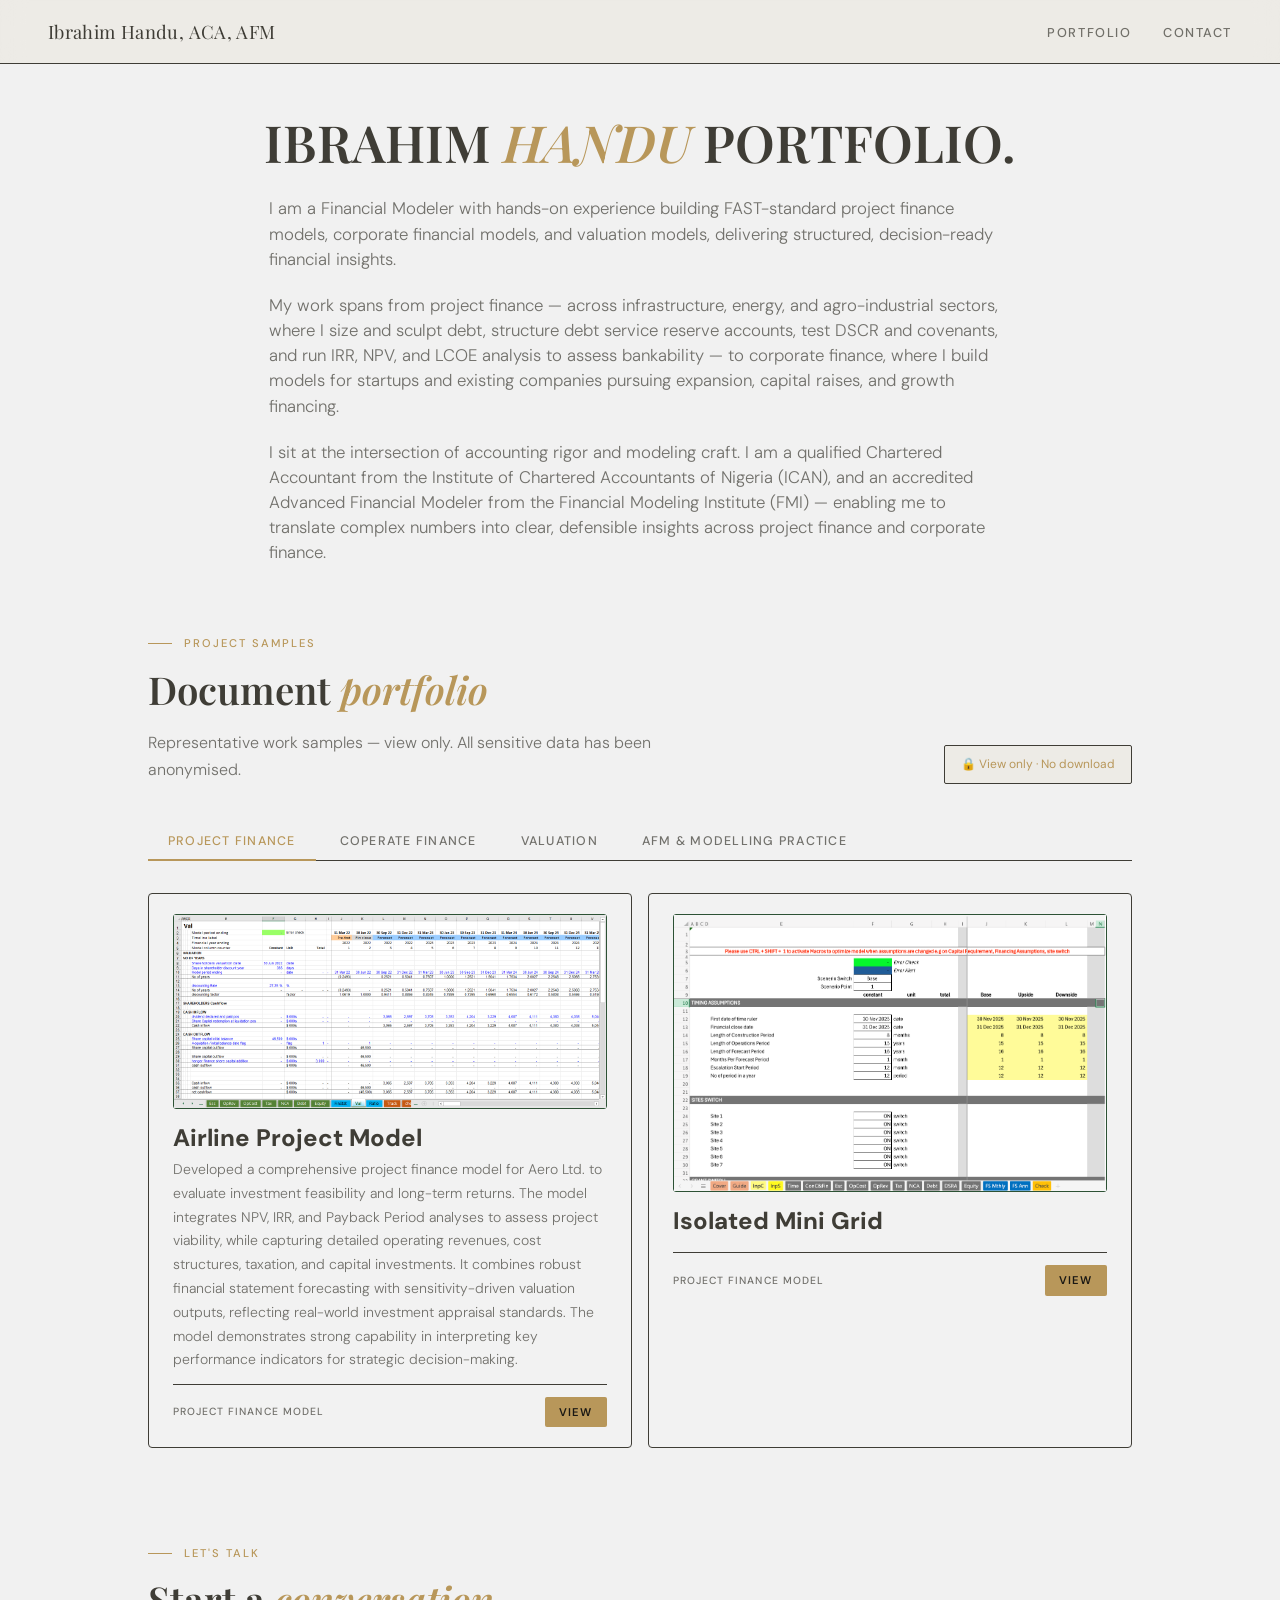
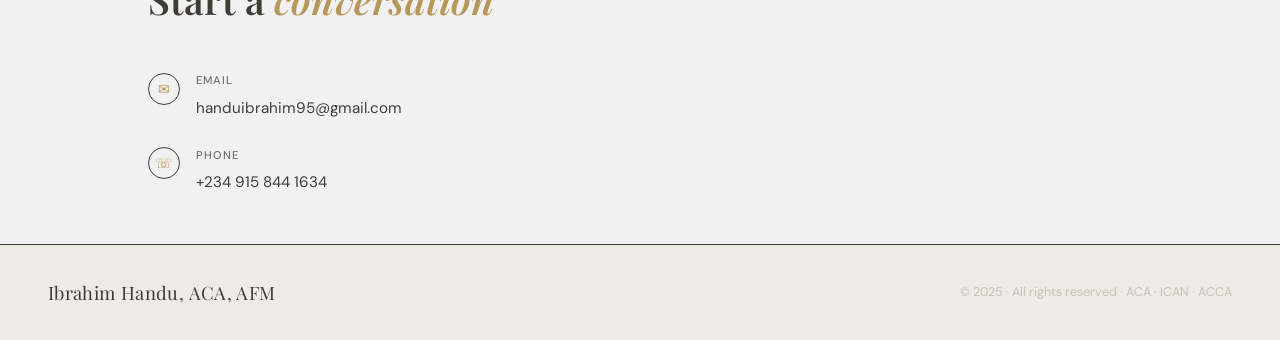
==== index.html @ b4c45eb2 "Update index.html" ====
<!DOCTYPE html>
<html lang="en">
<head>
<meta charset="UTF-8" />
<meta name="viewport" content="width=device-width, initial-scale=1.0" />
<title>Ibrahim HANDU</title>
<link rel="stylesheet" href="portfolio.css">
<!-- <link rel="icon" type="image/png" href="assets/HI Monogram Logo.jpeg" /> -->
<link href="https://fonts.googleapis.com/css2?family=Playfair+Display:ital,wght@0,400;0,600;1,400&family=DM+Sans:wght@300;400;500&display=swap" rel="stylesheet" />

</head>
<body>

<!-- NAV -->
<nav>
  <div class="nav-logo">Ibrahim Handu, ACA, AFM</div>
  <ul class="nav-links">
    <!-- <li><a href="#services">Services</a></li> -->
    <li><a href="#documents">Portfolio</a></li>
    <!-- <li><a href="#testimonials">Testimonials</a></li> -->
    <li><a href="#contact">Contact</a></li>
  </ul>
</nav>

<!-- HERO -->
<section class="hero" id="home">

  <h1>IBRAHIM <em>HANDU</em> PORTFOLIO.</h1>

  <p>
    I am a Financial Modeler with hands-on experience building FAST-standard project finance models, corporate financial models, and valuation models, delivering structured, decision-ready financial insights.</p> 
    
    <p> My work spans from project finance — across infrastructure, energy, and agro-industrial sectors, where I size and sculpt debt, structure debt service reserve accounts, test DSCR and covenants, and run IRR, NPV, and LCOE analysis to assess bankability — to corporate finance, where I build models for startups and existing companies pursuing expansion, capital raises, and growth financing.</p>
    
    <p>I sit at the intersection of accounting rigor and modeling craft. I am a qualified Chartered Accountant from the Institute of Chartered Accountants of Nigeria (ICAN), and an accredited Advanced Financial Modeler from the Financial Modeling Institute (FMI) — enabling me to translate complex numbers into clear, defensible insights across project finance and corporate finance.
  </p>
  <!-- <div class="btn-group">
      <a href="#documents" class="btn btn-primary">View Portfolio ↓</a>
      <a href="#contact" class="btn btn-outline">Get in Touch</a>
    </div> -->
    
</section>

<!-- SERVICES -->
<!-- <section id="services" class="alt">
  <div class="section-header">
    <div class="eyebrow">What I offer</div>
    <h2>Comprehensive <em>financial services</em></h2>
    <p class="sec-desc">Tailored solutions across audit, tax, advisory, and reporting — built to meet IFRS and Nigerian GAAP standards.</p>
  </div>
  <div class="services-grid">
    <div class="svc"><div class="svc-icon">⚖</div><h3>Audit & Assurance</h3><p>Independent statutory audits, internal control reviews, and compliance assessments that build stakeholder confidence.</p></div>
    <div class="svc"><div class="svc-icon">◈</div><h3>Tax Planning</h3><p>Corporate and personal income tax advisory, FIRS compliance, transfer pricing documentation, and VAT management.</p></div>
    <div class="svc"><div class="svc-icon">⬡</div><h3>Financial Reporting</h3><p>IFRS-compliant financial statements, management accounts, and consolidated group reporting for listed and unlisted entities.</p></div>
    <div class="svc"><div class="svc-icon">◇</div><h3>CFO Advisory</h3><p>Fractional CFO services including budgeting, cash flow forecasting, investor relations support, and board reporting.</p></div>
    <div class="svc"><div class="svc-icon">△</div><h3>Forensic Accounting</h3><p>Fraud investigation, dispute resolution, asset tracing, and litigation support for legal and regulatory proceedings.</p></div>
    <div class="svc"><div class="svc-icon">○</div><h3>Business Valuation</h3><p>DCF, comparable company, and asset-based valuations for M&A transactions, fundraising rounds, and corporate restructuring.</p></div>
  </div>
</section> -->

<!-- DOCUMENTS -->
<section id="documents">
  <div class="docs-top">
    <div>
      <div class="section-header" style="margin-bottom:0">
        <div class="eyebrow">Project samples</div>
        <h2>Document <em>portfolio</em></h2>
        <p class="sec-desc">Representative work samples — view only. All sensitive data has been anonymised.</p>
      </div>
    </div>
    <div class="lock-badge">🔒 View only · No download</div>
  </div>
  <div class="doc-tabs">
    <button class="tab on" onclick="switchTab('pro',this)">Project Finance</button>
    <button class="tab" onclick="switchTab('cop',this)">Coperate Finance</button>
    <button class="tab" onclick="switchTab('val',this)">Valuation</button>
    <button class="tab" onclick="switchTab('afm',this)">AFM & Modelling Practice</button>
  </div>

  <div class="doc-panel on" id="panel-pro">
    
    <!-- airline project finance model -->
    <div class="doc-card">
      <div class="doc-top">
        <div class="doc-ico xl">
          <img src="assets/aero.png" alt="">
        </div>
        <div>
          <div class="doc-title">Airline Project Model</div>
          <div class="doc-sub">Developed a comprehensive project finance model for Aero Ltd. to evaluate investment feasibility and long-term returns. The model integrates NPV, IRR, and Payback Period analyses to assess project viability, while capturing detailed operating revenues, cost structures, taxation, and capital investments. It combines robust financial statement forecasting with sensitivity-driven valuation outputs, reflecting real-world investment appraisal standards. The model demonstrates strong capability in interpreting key performance indicators for strategic decision-making. <!--Annual · FMCG Client--></div>
        </div>
      </div>
      <div class="doc-foot">
        <span class="doc-tag">project finance model</span>
        <a href="https://1drv.ms/x/c/eab578e036866cc8/IQCDWZajL7tOS5EGHPJQ7fM1ARDeuaVE4CrnKT7tUUBVJP0?e=PzTRGk" target="_blank" class="view-btn">View</a>
      </div>
    </div>
    
    <!-- Isolated Mini grid -->
    <div class="doc-card">
      <div class="doc-top">
        <div class="doc-ico xl">
          <img src="assets/minigrid.png" alt="Isolated Mini Grid">
        </div>
        <div>
          <div class="doc-title">Isolated Mini Grid</div>
          <div class="doc-sub"> <!--Annual · FMCG Client--></div>
        </div>
      </div>
      <div class="doc-foot">
        <span class="doc-tag">project finance model</span>
        <a href="https://1drv.ms/x/c/eab578e036866cc8/IQB8qtjO6fl6TYCX_soZ273gAc9HJihjQOLPMzm1CztQWik?e=2wCigx" target="_blank" class="view-btn">View</a>
      </div>
    </div>

  </div>

  <div class="doc-panel" id="panel-cop">

    <!-- hotel hospitality model -->
    <div class="doc-card">
      <div class="doc-top">
        <div class="doc-ico xl">
          <img src="assets/aero.png" alt="">
        </div>
        <div>
          <div class="doc-title">Hotel Hospitality FP&A Model</div>
          <div class="doc-sub">Built a fully dynamic FP&A financial model for a hotel group to support strategic planning, budgeting, and performance management. The model integrates the Income Statement, Balance Sheet, and Cash Flow Statement, offering a forward-looking view of occupancy-driven revenues, cost efficiency, and capital allocation across multiple properties. It also includes comprehensive ratio analysis to evaluate profitability, liquidity, and operational performance for informed decision-making. <!--M&A Advisory · Fintech Target--></div>
        </div>
      </div>
      <div class="doc-foot">
        <span class="doc-tag">FP&A</span>
        <a href="https://1drv.ms/x/c/eab578e036866cc8/IQDvaZrehdYPQ7XUO8OGBxaBAVCkrLo098Wsu258EjVJReY?e=dPumal" target="_blank" class="view-btn">View</a>
      </div>
    </div>

    <!-- healthcare -->
    <div class="doc-card">
      <div class="doc-top">
        <div class="doc-ico xl">
          <img src="assets/good_care.png" alt="">
        </div>
        <div>
          <div class="doc-title">Healthcare FP&A Model</div>
          <div class="doc-sub">Built a fully dynamic FP&A financial model for a hospital group to support strategic planning, budgeting, and performance management. The model integrates the Income Statement, Balance Sheet, and Cash Flow Statement, providing a forward-looking view of profitability, liquidity, and capital efficiency across multiple service lines. <!--Q3 2024 · Retail Group--></div>
        </div>
      </div>
      <div class="doc-foot">
        <span class="doc-tag">FP&A</span>
        <a href="https://1drv.ms/x/c/eab578e036866cc8/IQDvn3jHaiiYR5ODmIxMuq3cAbuhjXfRT4KGGX6GmYUrNXE?e=NItFRU" target="_blank" class="view-btn">View</a>
      </div>
    </div>

  </div>

  <div class="doc-panel" id="panel-val">

    <!-- walmart -->
    <div class="doc-card">
      <div class="doc-top">
        <div class="doc-ico xl">
          <img src="assets/walmart.png" alt="">
        </div>
        <div>
          <div class="doc-title">DCF Valuation Model on Walmart</div>
          <div class="doc-sub">Developed a fully integrated DCF valuation model and a valuation multiple Ev/Ebitda to determine the intrinsic equity value of Walmart Inc., incorporating detailed forecasting of free cash flows computation consistent with professional valuation standards.</div>
        </div>
      </div>
      <div class="doc-foot">
        <span class="doc-tag">Valuation</span>
        <a href="https://1drv.ms/x/c/eab578e036866cc8/IQAPPWe_GPm1QKf3S985ydyxAYCoWDmayiGElwzcFNnwqD8?e=mdOggU" target="_blank" class="view-btn">View</a>
      </div>
    </div>

    <!-- zenith -->
    <div class="doc-card">
      <div class="doc-top">
        <div class="doc-ico xl">
          <img src="assets/zenith.jpeg" alt="">
        </div>
        <div>
          <div class="doc-title">DCF Valuation Model on Zenith</div>
          <div class="doc-sub"></div>
        </div>
      </div>
      <div class="doc-foot">
        <span class="doc-tag">Valuation</span>
        <a href="https://1drv.ms/x/c/eab578e036866cc8/IQAEPBofa8S0SJCUp5VX3g75AYge3D6E0jHNLc3exUiaRwE?e=6vegsI" target="_blank" class="view-btn">View</a>
      </div>
    </div>

  </div>

  <div class="doc-panel" id="panel-afm">

    <div class="doc-card">
      <div class="doc-top">
        <div class="doc-ico pd">
          <div class="pdf-view"alt="valuation">PDF</div>
        </div>
        <div>
          <div class="doc-title">AFM_Exam_Worksheet Global Discount</div>
          <div class="doc-sub">Description of the worksheet goes here.</div>
        </div>
      </div>
      <div class="doc-foot">
        <span class="doc-tag">AFM & Modelling Practice</span>
        <a href="pdf/AFM_Exam_Worksheet Global Discount Ibrahim Handu.pdf" target="_blank" class="view-btn">View</a>
      </div>
    </div>

    <div class="doc-card">
      <div class="doc-top">
        <div class="doc-ico pd">PDF</div>
        <div>
          <div class="doc-title">AFM_Mock_KPG</div>
          <div class="doc-sub">Description of the mock goes here.</div>
        </div>
      </div>
      <div class="doc-foot">
        <span class="doc-tag">AFM & Modelling Practice</span>
        <a href="pdf/AFM_Mock_KPG_Ibrahim Handu.pdf" target="_blank" class="view-btn">View</a>
      </div>
    </div>

    <div class="doc-card">
      <div class="doc-top"><div class="doc-ico pd">PDF</div><div><div class="doc-title">AFM_Mock_NuduNoodles</div><div class="doc-sub">Description of the mock goes here.</div></div></div>
      <div class="doc-foot"><span class="doc-tag">AFM & Modelling Practice</span><a href="pdf/AFM_Mock_NuduNoodles_Ibrahim Handu.pdf" target="_blank" class="view-btn">View</a></div>
    </div>

    <div class="doc-card">
      <div class="doc-top"><div class="doc-ico pd">PDF</div><div><div class="doc-title">AFMMockCTDIndustries</div><div class="doc-sub">Description of the mock goes here.</div></div></div>
      <div class="doc-foot"><span class="doc-tag">AFM & Modelling Practice</span><a href="pdf/AFMMockCTDIndustries - Ibrahim Handu.pdf" target="_blank" class="view-btn">View</a></div>
    </div>

    <div class="doc-card">
      <div class="doc-top">
        <div class="doc-ico pd">PDF</div>
        <div>
          <div class="doc-title">Henderson Manufacturing</div>
          <div class="doc-sub">Description of the report goes here.</div>
        </div>
      </div>
      <div class="doc-foot">
        <span class="doc-tag">AFM & Modelling Practice</span>
        <a href="pdf/Henderson Manufacturing -  Ibrahim Handu V_1.pdf" target="_blank" class="view-btn">View</a>
      </div>
    </div>

    <div class="doc-card">
      <div class="doc-top">
        <div class="doc-ico pd">PDF</div>
        <div>
          <div class="doc-title">PureWave Sips Historicals</div>
          <div class="doc-sub">Description of the report goes here.</div>
        </div>
      </div>
      <div class="doc-foot">
        <span class="doc-tag">AFM & Modelling Practice</span>
        <a href="pdf/AFM_Mock_PureWave_Sips_Historicals- Ibrahim Handu.pdf" target="_blank" class="view-btn">View</a>
      </div>
    </div>

    <div class="doc-card">
      <div class="doc-top">
        <div class="doc-ico pd">PDF</div>
        <div>
          <div class="doc-title">Xcel Stores Properties</div>
          <div class="doc-sub">Description of the report goes here.</div>
        </div>
      </div>
      <div class="doc-foot">
        <span class="doc-tag">AFM & Modelling Practice</span>
        <a href="pdf/AFMMockXcelStoresProperties_Ibrahim Handu.pdf" target="_blank" class="view-btn">View</a>
      </div>
    </div>

  </div>


</section>

<!-- TESTIMONIALS -->
<!-- <section id="testimonials" class="alt">
  <div class="section-header">
    <div class="eyebrow">Client voices</div>
    <h2>What clients <em>say</em></h2>
  </div>
  <div class="tgrid">
    <div class="tcard">
      <div class="tquote">"</div>
      <p class="ttext">Ibrahim transformed our financial reporting process. The clarity he brought to our board-level presentations directly contributed to securing our Series A funding.</p>
      <div class="tauthor">Chukwuemeka Eze</div>
      <div class="trole">CEO, TechBridge Nigeria</div>
    </div>
    <div class="tcard">
      <div class="tquote">"</div>
      <p class="ttext">His audit team identified material misstatements our previous auditors had missed for two consecutive years. Thorough, professional, and discreet.</p>
      <div class="tauthor">Funmi Adeyemi</div>
      <div class="trole">CFO, Lagoon Retail Group</div>
    </div>
    <div class="tcard">
      <div class="tquote">"</div>
      <p class="ttext">We saved ₦18M in avoidable tax through his transfer pricing documentation. The investment in his advisory service paid for itself many times over.</p>
      <div class="tauthor">Dr. Kabiru Musa</div>
      <div class="trole">MD, NorthStar Holdings</div>
    </div>
  </div>
</section> -->

<!-- CONTACT -->
<section id="contact">
  <div class="section-header">
    <div class="eyebrow">Let's talk</div>
    <h2>Start a <em>conversation</em></h2>
  </div>
  <div class="cinfo">
    <div class="citem">
      <div class="cicon">✉</div>
      <div>
        <div class="clabel">Email</div>
        <a href="mailto:handuibrahim95@gmail.com" class="cval">handuibrahim95@gmail.com</a>
      </div>
    </div>
    <div class="citem">
      <div class="cicon">☏</div>
      <div>
        <div class="clabel">Phone</div>
        <a href="tel:+2349158441634" class="cval">+234 915 844 1634</a>
      </div>
    </div>
  </div>
</section>

<!-- FOOTER -->
<footer>
  <div class="flogo">Ibrahim Handu, ACA, AFM</div>
  <p>© 2025 · All rights reserved · ACA · ICAN · ACCA</p>
</footer>

<!-- MODAL -->
<div class="modal-bg no-copy" id="docModal" oncontextmenu="return false;">
  <div class="modal">
    <div class="modal-hd">
      <span class="modal-title" id="modalTitle">Document</span>
      <div class="modal-ctrls">
        <span class="vo-badge">🔒 View only</span>
        <button class="modal-x" onclick="closeModal()">✕</button>
      </div>
    </div>
    <div class="modal-body" id="modalBody"></div>
  </div>
</div>

<script src="portfolio.js"></script>
</body>
</html>



<!-- 


  <div class="hero-text">
    <div class="hero-eyebrow">Chartered Accountant · Lagos, Nigeria</div>
    <h1>Financial clarity<br/>for <em>ambitious</em><br/>businesses.</h1>
    <p class="hero-desc"> ___Over 14 years delivering precise financial oversight, strategic tax planning, and audit excellence to SMEs, corporates, and high-net-worth individuals across West Africa.___ An accounting graduate with a strong passion for financial modeling, valuation, and corporate finance strategy. My experience spans developing 3-statement FP&A models, Project models , DCF valuations models across diverse sectors.</p>
    <div class="btn-group">
      <a href="#documents" class="btn btn-primary">View Portfolio ↓</a>
      <a href="#contact" class="btn btn-outline">Get in Touch</a>
    </div>
  </div>
  <div class="hero-visual">
    <div class="stats-card">
      <div class="stats-grid">
        <div><div class="stat-num">14<span>+</span></div><div class="stat-label">Years experience</div></div>
        <div><div class="stat-num">200<span>+</span></div><div class="stat-label">Clients served</div></div>
        <div><div class="stat-num">₦4B<span>+</span></div><div class="stat-label">Assets managed</div></div>
        <div><div class="stat-num">98<span>%</span></div><div class="stat-label">Client retention</div></div>
      </div>
      <div class="cert-row">
        <span class="cert-badge">ACA</span>
        <span class="cert-badge">ICAN</span>
        <span class="cert-badge">ACCA</span>
        <span class="cert-badge">CPA</span>
        <span class="cert-badge">CFE</span>
      </div>
    </div>
  </div> 
  
  
-->
---- portfolio.css ----
*, *::before, *::after { box-sizing: border-box; margin: 0; padding: 0; }

:root {
  --gold:        #b8975a;
  --gold-light:  #e8d5a8;
  --gold-dim:    #c9a96e;
  --ink:         #3f3d36;
  --ink-soft:    #3f3d36b7;
  --bg:          #F1F1F1;
  --bg-raised:   #201d18;
  --bg-card:     #F2F2F2;
  --border:      #3f3d36;
  --border-s:    #3F3D36;
  --shadow:      0 2px 24px rgba(0,0,0,0.5);
  --r:           4px;
}

html { scroll-behavior: smooth; }

body {
  font-family: 'DM Sans', sans-serif;
  background: var(--bg);
  color: var(--ink);
  font-size: 16px;
  line-height: 1.7;
  overflow-x: hidden;
}

/* NAV */
nav {
  position: fixed; top: 0; left: 0; right: 0; z-index: 100;
  display: flex; align-items: center; justify-content: space-between;
  padding: 1rem 3rem;
  background: #b8975a12;
  backdrop-filter: blur(12px);
  border-bottom: 0.5px solid var(--border);
}
.nav-logo {
  font-family: 'Playfair Display', serif;
  font-size: 1.15rem;
  color: var(--ink);
  letter-spacing: 0.02em;
}
.nav-logo span { color: var(--gold); }
.nav-links { display: flex; gap: 2rem; list-style: none; }
.nav-links a {
  font-size: 0.8rem; font-weight: 500;
  text-transform: uppercase; letter-spacing: 0.12em;
  color: var(--ink-soft); text-decoration: none;
  transition: color 0.2s;
}
.nav-links a:hover { color: var(--gold); }

/* HERO */
.hero {
  /* min-height: 60vh; */
  display: flex;
  flex-direction: column;
  justify-content: center;
  align-items: center;
  width: 80%;
  margin-bottom: 0;
  margin-inline: auto;
  padding: 7rem 3rem 0;
  /* position: relative; */
}

.hero p {
  font-size: 1.05rem; 
  color: var(--ink-soft);
  max-width: 80%; 
  margin-bottom: 1.3rem;
  font-weight: 300; 
  line-height: 1.5;
}
/* 

  .hero::before {
    content: '';
    position: absolute; top: 0; right: 0;
    width: 45%; height: 100%;
    background: linear-gradient(160deg, var(--bg-raised) 0%, var(--bg) 70%);
    z-index: 0;
    border-left: 0.5px solid var(--border);
  } 
  .hero-text { 
    /* position: relative; 
    margin-left: -20em;
    z-index: 1;
    background-color: #1a1814;
    border: #b8975a 1px solid;
    border-radius: 20px;
    width: 50em;
    padding: 50px;
  }
  .hero-eyebrow {
    font-size: 0.72rem; font-weight: 500;
    text-transform: uppercase; letter-spacing: 0.18em;
    color: var(--gold); margin-bottom: 1.25rem;
    display: flex; align-items: center; gap: 0.75rem;
  }
  .hero-eyebrow::before {
    content: ''; display: inline-block;
    width: 2rem; height: 1px; background: var(--gold);
  }

*/

h1 {
  font-family: 'Playfair Display', serif;
  font-size: clamp(2.4rem, 4vw, 3.6rem);
  line-height: 1.18; font-weight: 600;
  color: var(--ink); margin-bottom: 1.5rem;
  width: 100%; max-width: 38ch; text-align: center;
}
h1 em { font-style: italic; color: var(--gold); }
.hero-desc {
  font-size: 1rem; color: var(--ink-soft);
  max-width: 38ch; margin-bottom: 2.5rem;
  font-weight: 300; line-height: 1.8;
}
.btn-group { display: flex; gap: 1rem; flex-wrap: wrap; }
.btn {
  display: inline-flex; align-items: center; gap: 0.5rem;
  padding: 0.75rem 1.75rem; border-radius: var(--r);
  font-size: 0.8rem; font-weight: 500;
  text-transform: uppercase; letter-spacing: 0.1em;
  cursor: pointer; text-decoration: none;
  transition: all 0.2s; border: none;
  font-family: 'DM Sans', sans-serif;
}
.btn-primary { background: var(--gold); color: #1a1814; }
.btn-primary:hover { background: var(--gold-light); }
.btn-outline { background: transparent; color: var(--ink); border: 1px solid var(--border-s); }
.btn-outline:hover { border-color: var(--gold); color: var(--gold); }

.hero-visual { position: relative; z-index: 1; }
.stats-card {
  background: var(--bg-card);
  border: 0.5px solid var(--border-s);
  border-radius: var(--r);
  padding: 2rem 2.25rem;
  box-shadow: var(--shadow);
}
.stats-grid { display: grid; grid-template-columns: 1fr 1fr; gap: 2rem; margin-bottom: 2rem; }
.stat-num {
  font-family: 'Playfair Display', serif;
  font-size: 2.2rem; font-weight: 600;
  color: var(--ink); line-height: 1; margin-bottom: 0.25rem;
}
.stat-num span { font-size: 1.2rem; color: var(--gold); }
.stat-label {
  font-size: 0.72rem; text-transform: uppercase;
  letter-spacing: 0.12em; color: var(--ink-soft); font-weight: 500;
}
.cert-row {
  display: flex; flex-wrap: wrap; gap: 0.5rem;
  border-top: 0.5px solid var(--border); padding-top: 1.25rem;
}
.cert-badge {
  font-size: 0.68rem; font-weight: 500;
  text-transform: uppercase; letter-spacing: 0.1em;
  padding: 0.3rem 0.75rem; border-radius: 2px;
  border: 0.5px solid var(--border-s);
  color: var(--gold); background: rgba(184,151,90,0.08);
}

/* SECTIONS */
section { padding: 3rem; margin: 0 100px;}
.alt { background: var(--bg-raised); }
.section-header { margin-bottom: 3rem; }
.eyebrow {
  font-size: 0.7rem; font-weight: 500;
  text-transform: uppercase; letter-spacing: 0.18em;
  color: var(--gold); margin-bottom: 0.75rem;
  display: flex; align-items: center; gap: 0.75rem;
}
.eyebrow::before {
  content: ''; display: inline-block;
  width: 1.5rem; height: 1px; background: var(--gold);
}
h2 {
  font-family: 'Playfair Display', serif;
  font-size: clamp(1.8rem, 3vw, 2.5rem);
  font-weight: 600; line-height: 1.25; color: var(--ink);
}
h2 em { font-style: italic; color: var(--gold); }
.sec-desc { margin-top: 1rem; color: var(--ink-soft); max-width: 52ch; font-weight: 300; }

/* SERVICES */
.services-grid {
  display: grid;
  grid-template-columns: repeat(auto-fit, minmax(240px, 1fr));
  gap: 1px; background: var(--border);
  border: 1px solid var(--border);
}
.svc {
  padding: 2rem 1.75rem;
  background: var(--bg-raised);
  transition: background 0.2s;
}
.svc:hover { background: var(--bg-card); }
.svc-icon {
  width: 2.5rem; height: 2.5rem;
  border: 0.5px solid var(--border-s);
  border-radius: 50%;
  display: flex; align-items: center; justify-content: center;
  margin-bottom: 1.25rem; color: var(--gold); font-size: 1rem;
}
.svc h3 {
  font-family: 'Playfair Display', serif;
  font-size: 1.05rem; font-weight: 600;
  margin-bottom: 0.6rem; color: var(--ink);
}
.svc p { font-size: 0.88rem; color: var(--ink-soft); line-height: 1.7; font-weight: 300; }

/* DOCUMENTS */
.docs-top {
  display: flex; align-items: flex-start; justify-content: space-between;
  gap: 2rem; flex-wrap: wrap; margin-bottom: 2.5rem;
}
.lock-badge {
  font-size: 0.75rem; color: var(--gold);
  border: 0.5px solid var(--border-s);
  padding: 0.5rem 1rem; border-radius: 2px;
  background: #b8975a12;
  white-space: nowrap; align-self: flex-end;
}
.doc-tabs {
  display: flex; gap: 0.25rem;
  border-bottom: 0.5px solid var(--border); margin-bottom: 2rem;
}
.tab {
  background: none; border: none;
  padding: 0.6rem 1.25rem;
  font-family: 'DM Sans', sans-serif;
  font-size: 0.78rem; font-weight: 500;
  text-transform: uppercase; letter-spacing: 0.1em;
  color: var(--ink-soft); cursor: pointer;
  border-bottom: 2px solid transparent; margin-bottom: -0.5px;
  transition: color 0.2s;
}
.tab:hover { color: var(--ink); }
.tab.on { color: var(--gold); border-bottom-color: var(--gold); }

.doc-panel { display: none;}
.doc-panel.on { display: grid; grid-template-columns: repeat(2, minmax(260px, 1fr)); gap: 1rem; }
@media (max-width: 1100px) {
  section{ margin: 0; }
  .doc-panel.on { grid-template-columns: 1fr; }
}

.doc-card {
  border: 0.5px solid var(--border);
  border-radius: var(--r);
  padding: 1.25rem 1.5rem;
  background: var(--bg-card);
  display: flex; flex-direction: column; gap: 0.75rem;
  transition: border-color 0.2s, box-shadow 0.2s;
}
.doc-card:hover { border-color: var(--border-s); box-shadow: var(--shadow); }
.doc-top { display: flex; flex-direction: column; align-items: flex-start; gap: 0.75rem; }

.doc-ico {
  flex-shrink: 0; width: 100%; max-height: 30rem;
  border-radius: 3px;
  display: flex; align-items: center; justify-content: center;
  flex-direction: row;
  font-size: 0.6rem; font-weight: 700;
  text-transform: uppercase; letter-spacing: 0.06em;
}
.doc-ico.xl { background: #1a2e1e; color: #5dba7a; border: 0.5px solid #2d5235; }
.doc-ico.pd { background: #2e1a1a; color: #e07070; border: 0.%5px solid #522d2d; height: 30em;}
.doc-ico img{
  object-fit: fill;
  max-width: 100%;
  object-fit: cover;
}

.doc-title { 
  font-size: 1.5rem; 
  font-weight: 800; 
  color: var(--ink); 
  margin-bottom: 0.2rem; 
  line-height: 1.4; 
}

.doc-sub   { 
  font-size: 0.875rem; 
  color: var(--ink-soft); 
  font-weight: 300; }
.doc-foot {
  display: flex; align-items: center; justify-content: space-between;
  border-top: 0.5px solid var(--border); padding-top: 0.75rem;
}
.doc-tag { font-size: 0.65rem; font-weight: 500; text-transform: uppercase; letter-spacing: 0.1em; color: var(--ink-soft); }
.view-btn {
  background: var(--gold); color: #1a1814;
  border: none; padding: 0.35rem 0.9rem;
  border-radius: 2px; font-size: 0.7rem; font-weight: 600;
  text-decoration: none;
  color: #1a1814;
  text-transform: uppercase; letter-spacing: 0.1em;
  cursor: pointer; transition: background 0.2s;
  font-family: 'DM Sans', sans-serif;
}
.view-btn:hover { background: var(--gold-light); }

/* MODAL */
.modal-bg {
  display: none; position: fixed; inset: 0;
  background: rgba(10,9,7,0.88);
  backdrop-filter: blur(6px);
  z-index: 200; align-items: center; justify-content: center;
}
.modal-bg.on { display: flex; }
.modal {
  background: var(--bg-card);
  border: 0.5px solid var(--border-s);
  border-radius: var(--r);
  width: min(92vw, 900px); max-height: 88vh;
  display: flex; flex-direction: column; overflow: hidden;
  box-shadow: 0 8px 64px rgba(0,0,0,0.7);
  animation: up 0.25s ease;
}
@keyframes up { from { transform: translateY(20px); opacity: 0; } to { transform: none; opacity: 1; } }
.modal-hd {
  display: flex; align-items: center; justify-content: space-between;
  padding: 1rem 1.5rem; border-bottom: 0.5px solid var(--border); flex-shrink: 0;
}
.modal-title { font-size: 0.85rem; font-weight: 500; color: var(--ink); }
.modal-ctrls { display: flex; align-items: center; gap: 0.75rem; }
.vo-badge {
  font-size: 0.65rem; font-weight: 500;
  text-transform: uppercase; letter-spacing: 0.1em;
  color: var(--gold); background: rgba(184,151,90,0.1);
  border: 0.5px solid var(--border-s);
  padding: 0.25rem 0.6rem; border-radius: 2px;
}
.modal-x {
  background: none; border: none; cursor: pointer;
  color: var(--ink-soft); font-size: 1.25rem;
  line-height: 1; padding: 0.25rem; transition: color 0.2s;
}
.modal-x:hover { color: var(--ink); }
.modal-body { flex: 1; overflow: hidden; }

/* Spreadsheet viewer */
.ss-wrap { width: 100%; height: 100%; overflow: auto; padding: 1rem; background: #111; }
.ss-tbl {
  border-collapse: collapse; font-family: 'DM Sans', sans-serif;
  font-size: 0.82rem; background: #1c1a16;
  width: max-content; min-width: 100%; user-select: none;
}
.ss-tbl thead th {
  background: #2a2720; border: 1px solid #333;
  padding: 0.4rem 1rem; text-align: center;
  font-weight: 600; font-size: 0.75rem; color: #999;
  white-space: nowrap; position: sticky; top: 0; z-index: 2;
}
.rn {
  background: #2a2720 !important; color: #666 !important;
  font-weight: 500 !important; text-align: center !important;
  width: 2.5rem; position: sticky; left: 0; z-index: 1;
  border: 1px solid #333 !important;
}
.ss-tbl td { border: 1px solid #2a2720; padding: 0.38rem 0.75rem; white-space: nowrap; color: #d4cebc; }
.ss-tbl tbody tr:hover td { background: #23201b; }
.ch { font-weight: 600; background: #252219 !important; color: #f0ead8 !important; }
.cn { text-align: right; font-variant-numeric: tabular-nums; }
.cp { color: #5dba7a; font-weight: 500; }
.cng { color: #e07070; font-weight: 500; }
.ct { font-weight: 700 !important; background: #1e1b14 !important; border-top: 1px solid #b8975a !important; color: #f0ead8 !important; }

/* PDF viewer */
.pfd-view{
  width: 100%;
  height: 30em;
}
.pdf-wrap {
  width: 100%; height: 100%;
  display: flex; flex-direction: column;
  background: #111; overflow-y: auto;
  align-items: center; padding: 1.5rem 1rem; user-select: none;
}
.pdf-pg {
  background: #f9f6ef; width: min(100%, 640px);
  padding: 3rem 3.5rem; box-shadow: 0 2px 20px rgba(0,0,0,0.5);
  margin-bottom: 1rem; font-family: 'DM Sans', sans-serif;
  pointer-events: none;
}
.pdf-pg h1 { font-family: 'Playfair Display', serif; font-size: 1.6rem; color: #1a1814; margin-bottom: 0.25rem; }
.pdf-sub {
  font-size: 0.8rem; color: #777; text-transform: uppercase;
  letter-spacing: 0.1em; margin-bottom: 2rem;
  padding-bottom: 1rem; border-bottom: 2px solid #b8975a;
}
.pdf-sec { margin-bottom: 1.5rem; }
.pdf-sec-title { font-size: 0.72rem; font-weight: 700; text-transform: uppercase; letter-spacing: 0.12em; color: #b8975a; margin-bottom: 0.75rem; }
.pdf-row { display: flex; justify-content: space-between; font-size: 0.85rem; padding: 0.3rem 0; border-bottom: 0.5px solid #e0d8cc; color: #333; }
.pdf-row.tot { font-weight: 700; border-top: 2px solid #444; border-bottom: 2px solid #444; margin-top: 0.5rem; color: #1a1814; }

/* TESTIMONIALS */
.tgrid { display: grid; grid-template-columns: repeat(auto-fit, minmax(280px, 1fr)); gap: 1.5rem; }
.tcard {
  background: var(--bg-card); border: 0.5px solid var(--border);
  border-radius: var(--r); padding: 2rem;
}
.tquote { font-family: 'Playfair Display', serif; font-size: 2.5rem; color: var(--gold); line-height: 1; margin-bottom: 0.5rem; }
.ttext { font-size: 0.9rem; line-height: 1.75; color: var(--ink-soft); font-weight: 300; margin-bottom: 1.25rem; font-style: italic; }
.tauthor { font-size: 0.8rem; font-weight: 500; color: var(--ink); }
.trole { font-size: 0.73rem; color: var(--gold); text-transform: uppercase; letter-spacing: 0.1em; }

/* CONTACT */
.cinfo { display: flex; flex-direction: column; gap: 1.5rem; max-width: 400px; }
.citem { display: flex; align-items: flex-start; gap: 1rem; }
.cicon {
  width: 2rem; height: 2rem; border-radius: 50%;
  border: 0.5px solid var(--border-s);
  display: flex; align-items: center; justify-content: center;
  flex-shrink: 0; color: var(--gold); font-size: 0.9rem; margin-top: 0.1rem;
}
.clabel { font-size: 0.7rem; text-transform: uppercase; letter-spacing: 0.1em; color: var(--ink-soft); margin-bottom: 0.2rem; font-weight: 500; }
.cval { font-size: 0.95rem; 
  color: var(--ink); 
  text-decoration: none;

}

/* FOOTER */
footer {
  background: #b8975a12;
  color: rgba(176,168,152,0.6);
  padding: 2rem 3rem;
  display: flex; align-items: center; justify-content: space-between;
  flex-wrap: wrap; gap: 1rem;
  border-top: 0.5px solid var(--border);
}
.flogo {
  font-family: 'Playfair Display', serif;
  font-size: 1.15rem;
  color: var(--ink);
  letter-spacing: 0.02em;
}
footer p { font-size: 0.78rem; }

.no-copy { -webkit-user-select: none; user-select: none; }

@media (max-width: 768px) {
  nav { padding: 1rem 1.25rem; }
  .nav-links { display: none; }
  .hero {margin: 100px 0 0 0; padding: 0; width: 100%;}
  .hero::before { display: none; }
  .hero p { margin-left: 0; width: 100%;}
  section { padding: 3.5rem 1.25rem; }
  footer { padding: 1.5rem 1.25rem; }
}
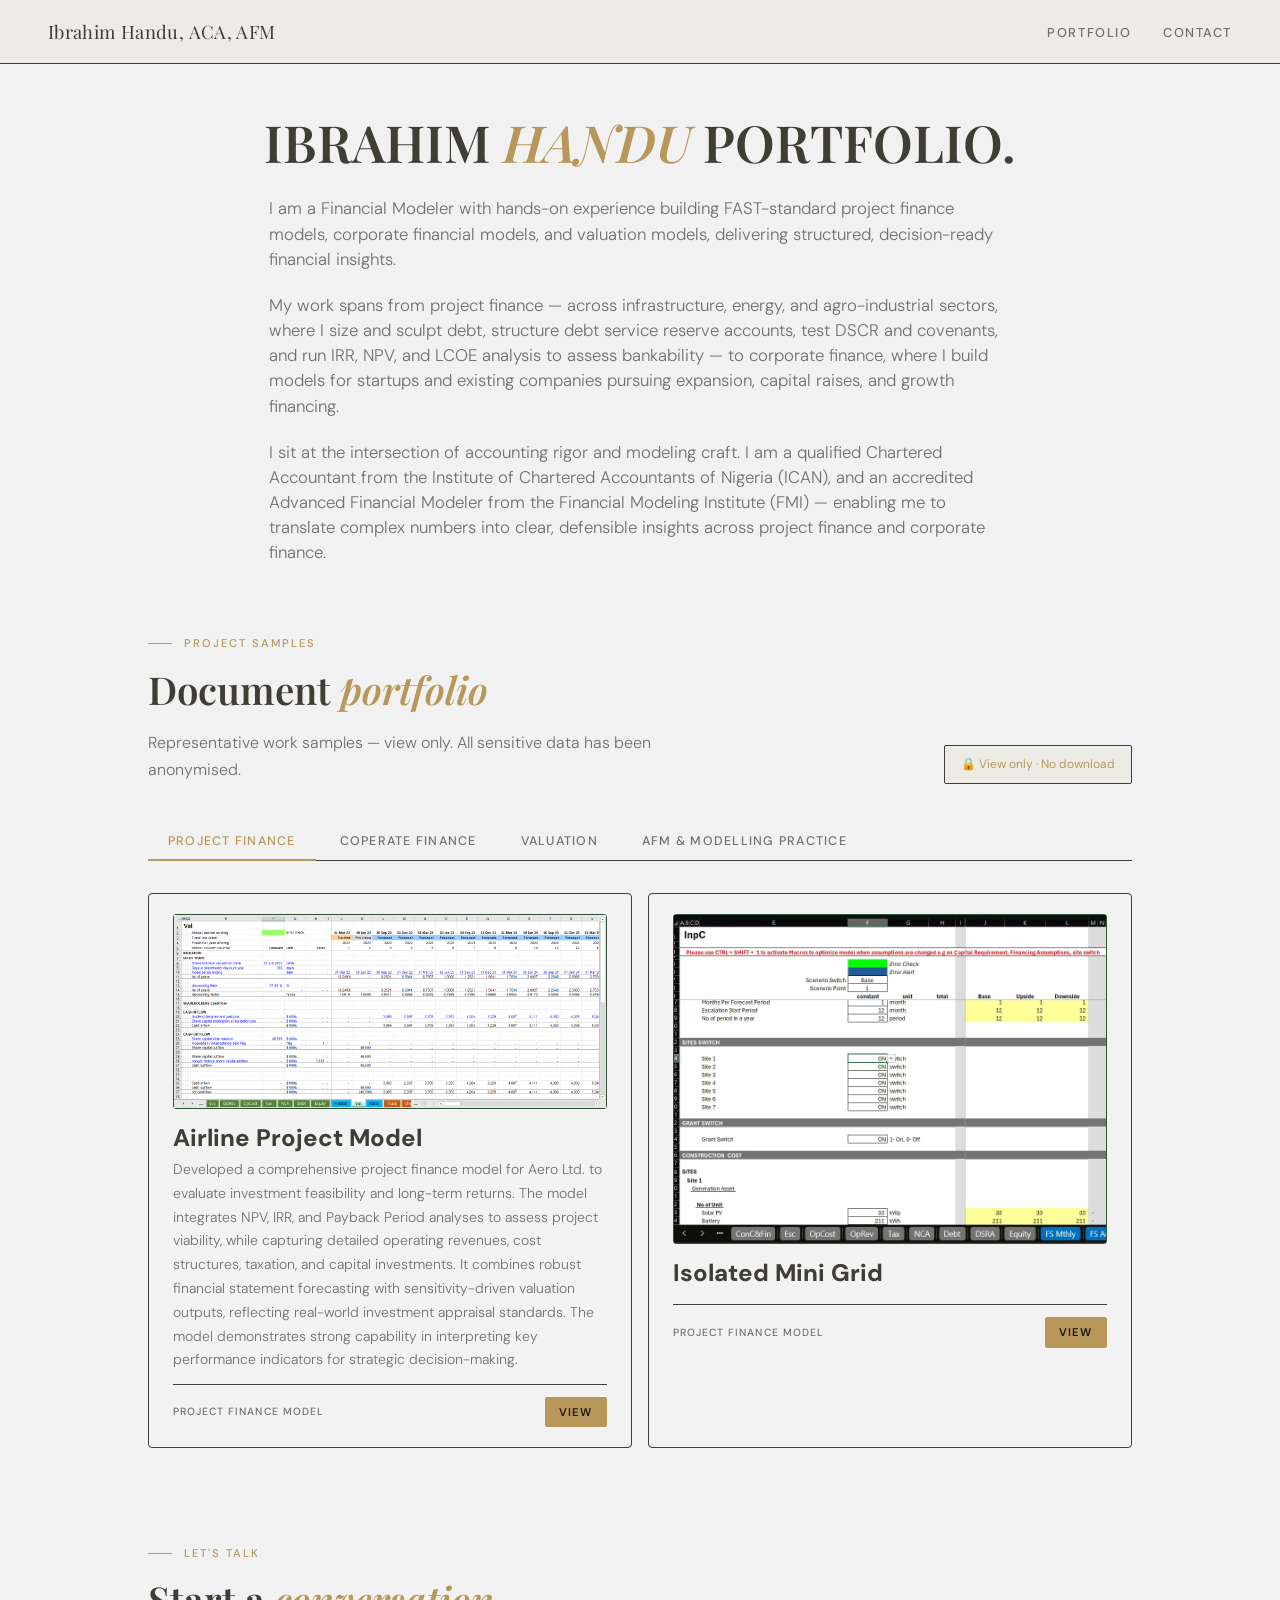
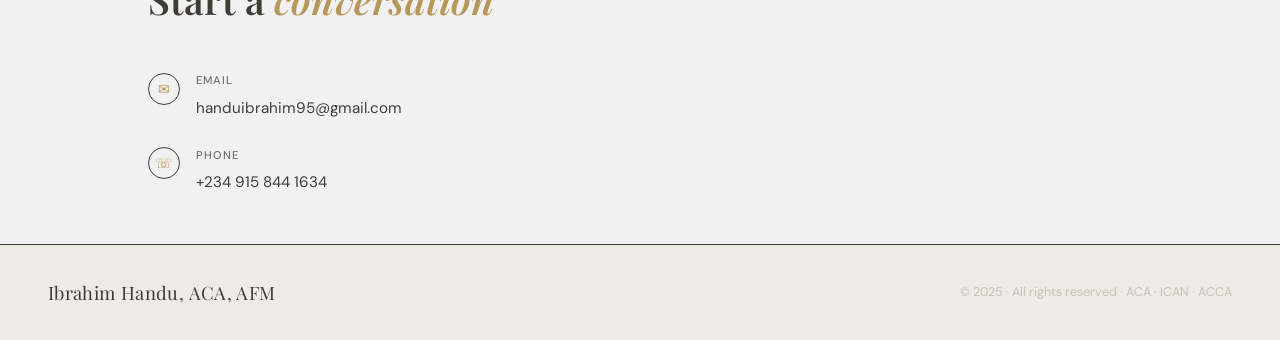
==== commit d5eabdb8: "Update index.html" ====
--- a/index.html
+++ b/index.html
@@ -100,7 +100,7 @@
     <div class="doc-card">
       <div class="doc-top">
         <div class="doc-ico xl">
-          <img src="assets/minigrid.png" alt="Isolated Mini Grid">
+          <img src="assets/minigrid.jpeg" alt="Isolated Mini Grid">
         </div>
         <div>
           <div class="doc-title">Isolated Mini Grid</div>
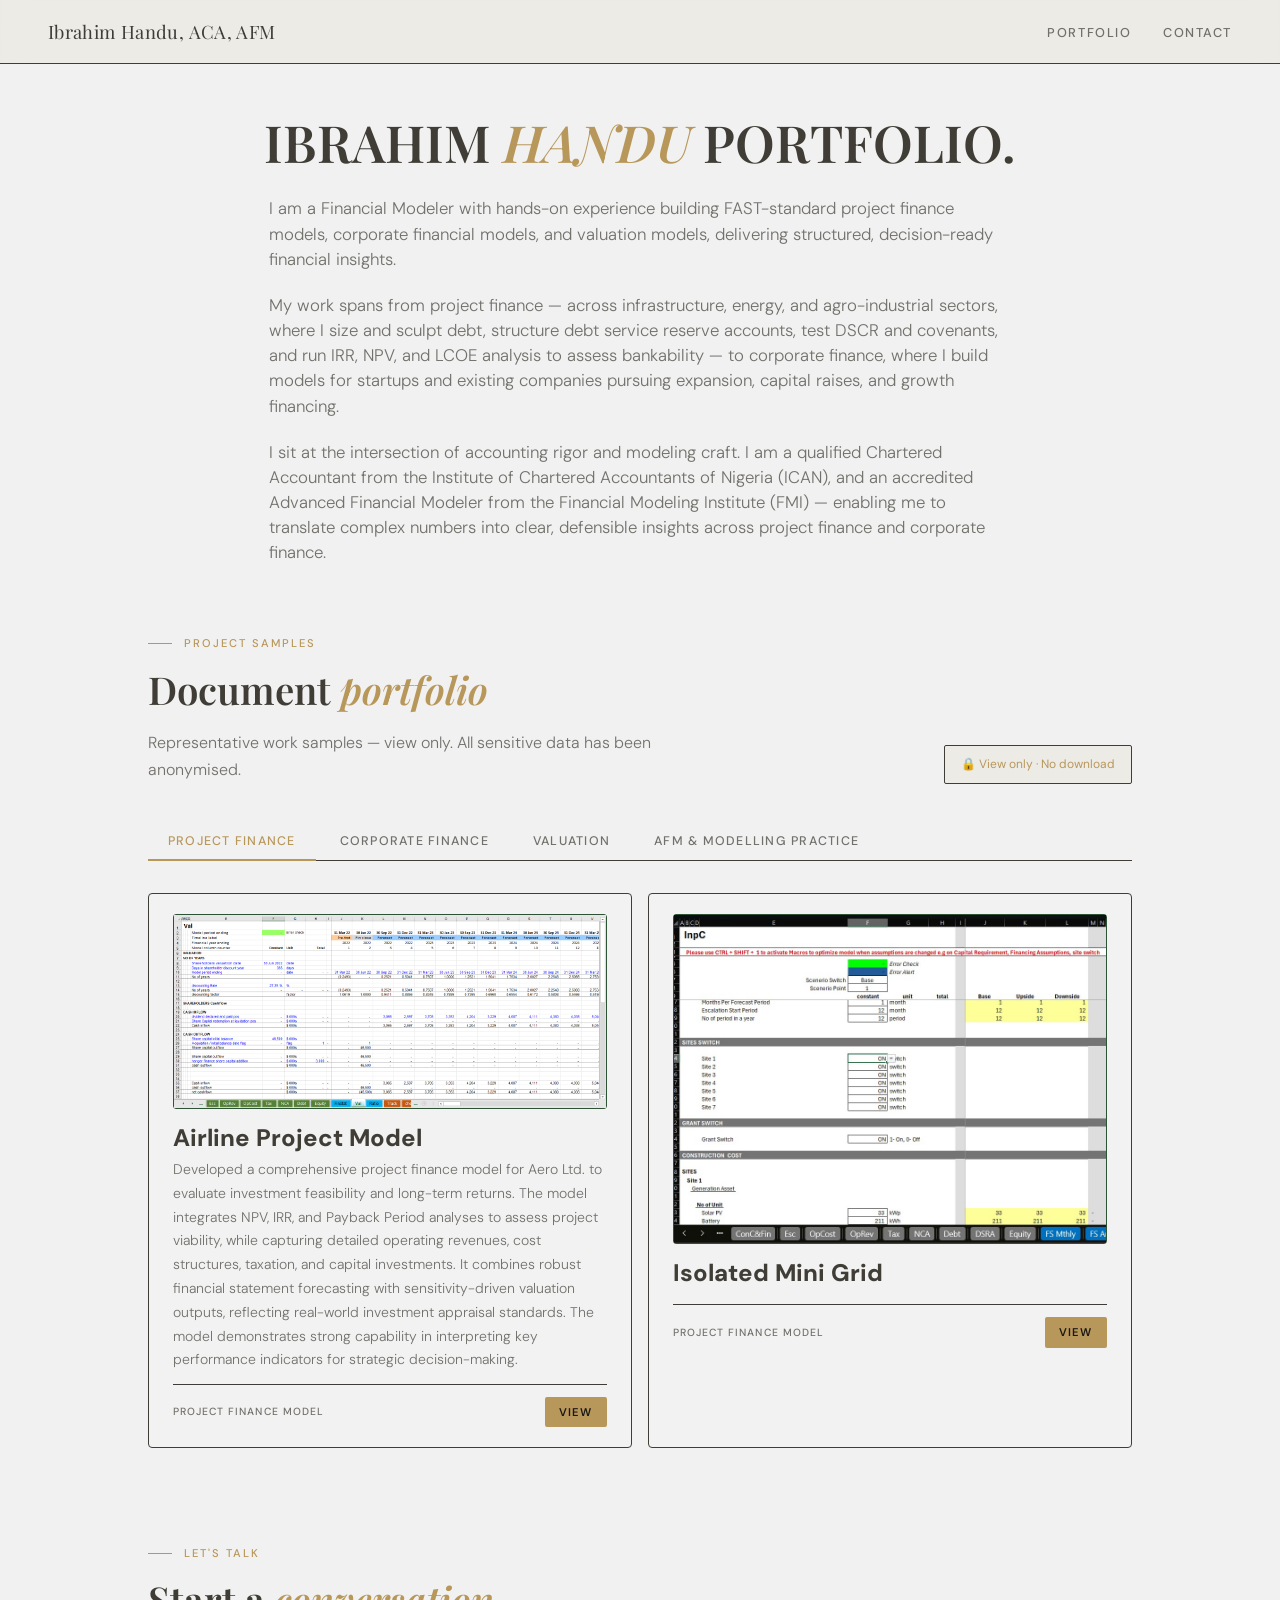
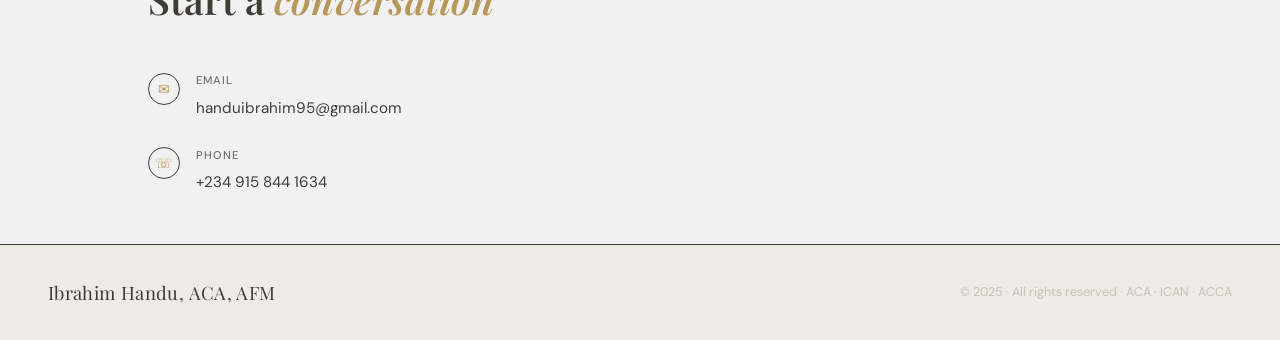
==== commit 163763db: "Update index.html" ====
--- a/index.html
+++ b/index.html
@@ -72,7 +72,7 @@
   </div>
   <div class="doc-tabs">
     <button class="tab on" onclick="switchTab('pro',this)">Project Finance</button>
-    <button class="tab" onclick="switchTab('cop',this)">Coperate Finance</button>
+    <button class="tab" onclick="switchTab('cop',this)">Corporate finance</button>
     <button class="tab" onclick="switchTab('val',this)">Valuation</button>
     <button class="tab" onclick="switchTab('afm',this)">AFM & Modelling Practice</button>
   </div>
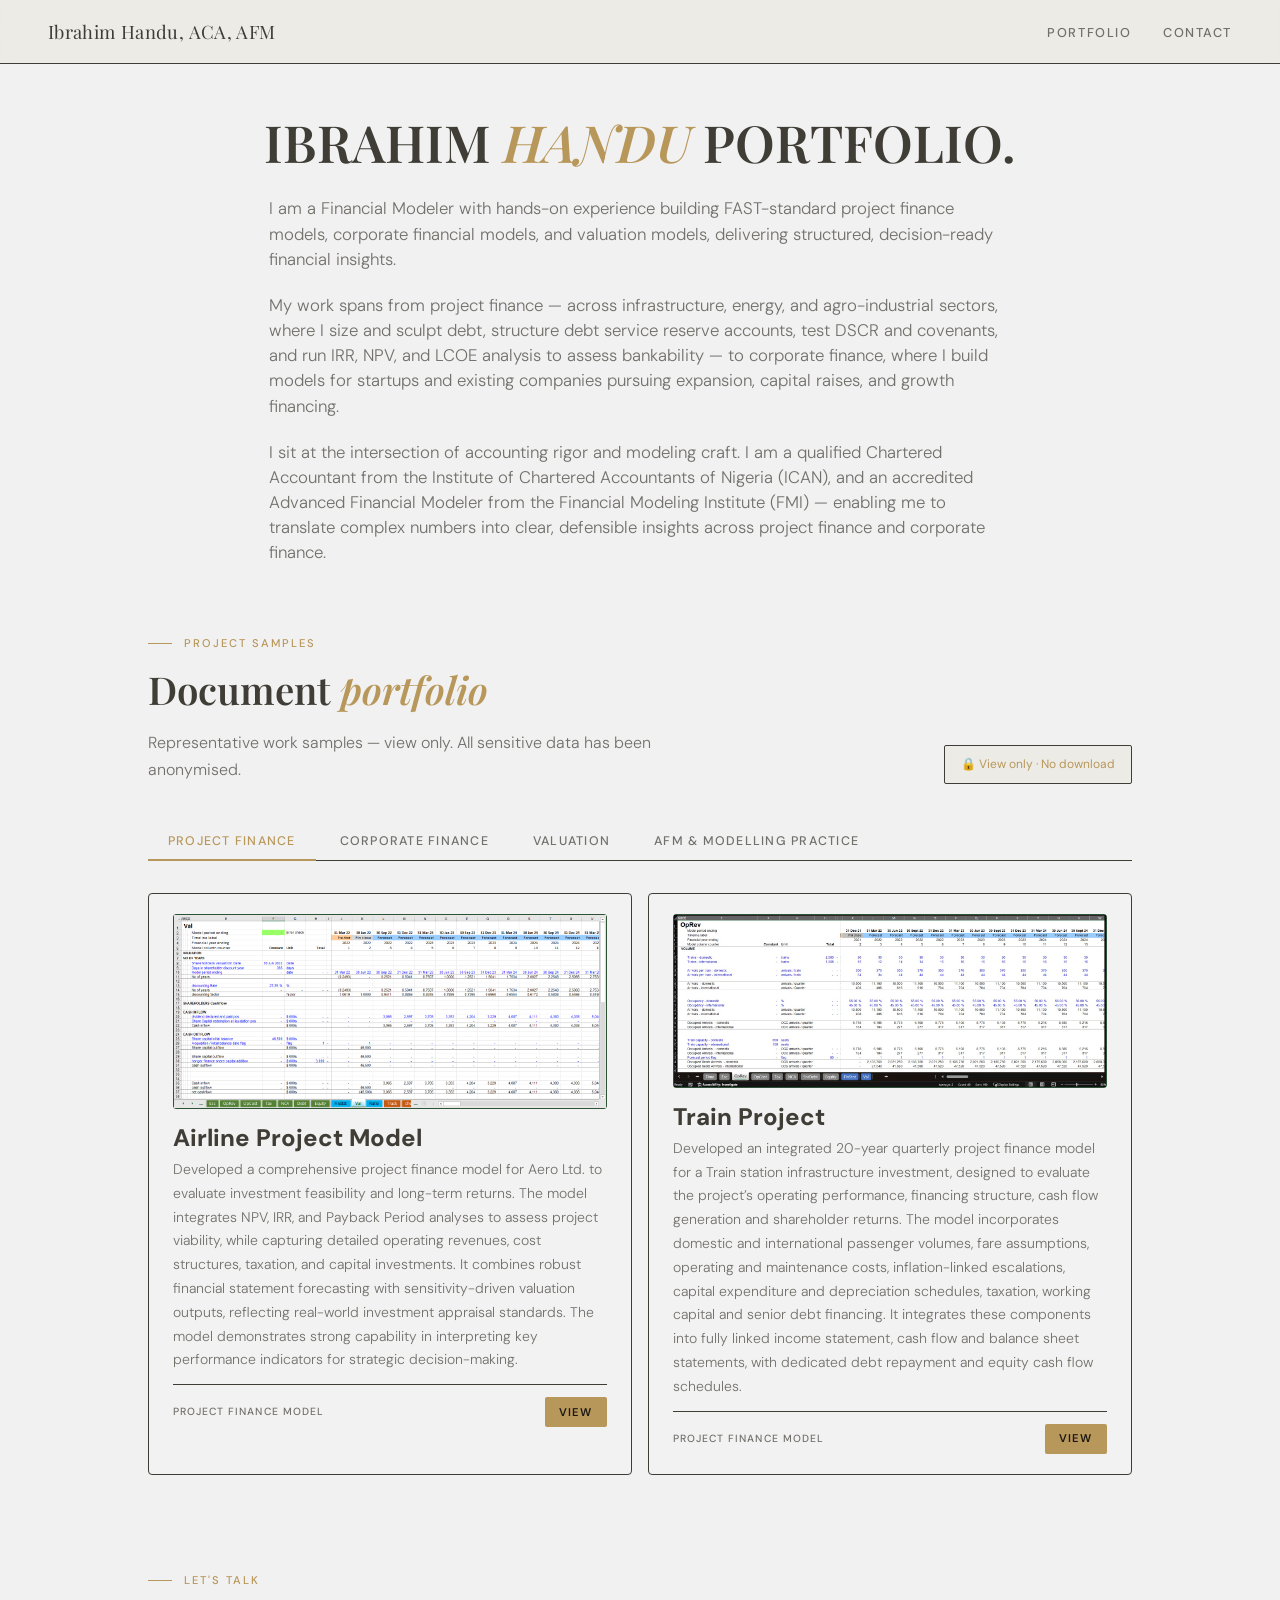
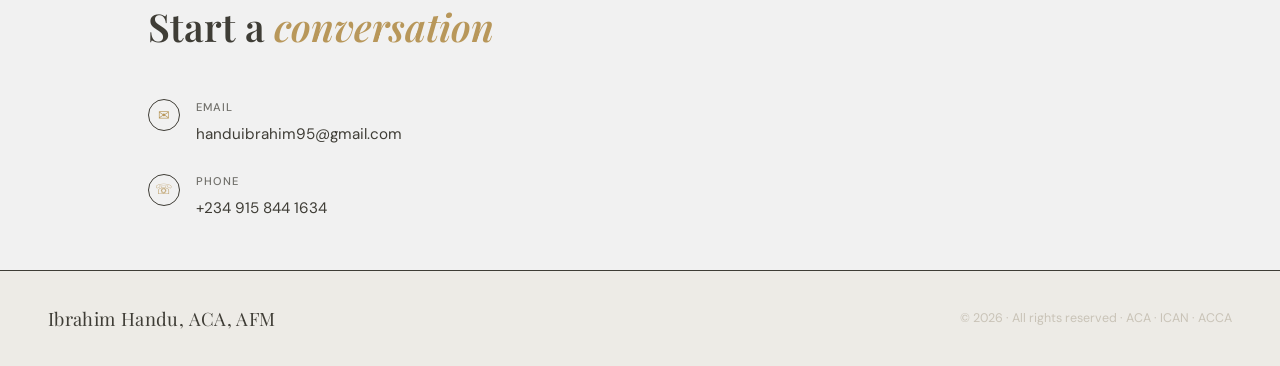
==== commit 6ff188f9: "Update index.html" ====
--- a/index.html
+++ b/index.html
@@ -97,20 +97,42 @@
     </div>
     
     <!-- Isolated Mini grid -->
-    <div class="doc-card">
+    <!-- <div class="doc-card">
       <div class="doc-top">
         <div class="doc-ico xl">
           <img src="assets/minigrid.jpeg" alt="Isolated Mini Grid">
         </div>
         <div>
           <div class="doc-title">Isolated Mini Grid</div>
-          <div class="doc-sub"> <!--Annual · FMCG Client--></div>
+          <div class="doc-sub"> --><!--Annual · FMCG Client--> <!--  </div>
         </div>
       </div>
       <div class="doc-foot">
         <span class="doc-tag">project finance model</span>
         <a href="https://1drv.ms/x/c/eab578e036866cc8/IQB8qtjO6fl6TYCX_soZ273gAc9HJihjQOLPMzm1CztQWik?e=2wCigx" target="_blank" class="view-btn">View</a>
       </div>
+    </div> -->
+
+    <!-- Train Project -->
+    <div class="doc-card">
+      <div class="doc-top">
+        <div class="doc-ico xl">
+          <img src="assets/train-project.jpeg" alt="Train Project">
+        </div>
+        <div>
+          <div class="doc-title">Train Project</div>
+          <div class="doc-sub">
+            Developed an integrated 20-year quarterly project finance model for a Train station infrastructure investment, designed to evaluate the project’s operating performance, financing structure, cash flow generation and shareholder returns.
+            
+            The model incorporates domestic and international passenger volumes, fare assumptions, operating and maintenance costs, inflation-linked escalations, capital expenditure and depreciation schedules, taxation, working capital and senior debt financing. It integrates these components into fully linked income statement, cash flow and balance sheet statements, with dedicated debt repayment and equity cash flow schedules.
+             <!--Annual · FMCG Client-->
+          </div>
+        </div>
+      </div>
+      <div class="doc-foot">
+        <span class="doc-tag">project finance model</span>
+        <a href="" target="_blank" class="view-btn">View</a>
+      </div>
     </div>
 
   </div>
@@ -180,7 +202,7 @@
         </div>
         <div>
           <div class="doc-title">DCF Valuation Model on Zenith</div>
-          <div class="doc-sub"></div>
+          <div class="doc-sub">Developed a bank-specific DCF valuation and Comparable Company Analysis (CCA) for Zenith Bank Nigeria to estimate intrinsic and relative equity value. The analysis includes DCF-based implied share value, peer valuation multiples and a football field chart, with the resulting valuation broadly in line with analyst estimates.</div>
         </div>
       </div>
       <div class="doc-foot">
@@ -196,11 +218,11 @@
     <div class="doc-card">
       <div class="doc-top">
         <div class="doc-ico pd">
-          <div class="pdf-view"alt="valuation">PDF</div>
-        </div>
-        <div>
-          <div class="doc-title">AFM_Exam_Worksheet Global Discount</div>
-          <div class="doc-sub">Description of the worksheet goes here.</div>
+          <img src="assets/global-discount-financial-model.png" alt="">
+        </div>
+        <div>
+          <div class="doc-title">Global Discount Inc.</div>
+          <!-- <div class="doc-sub">Description of the worksheet goes here.</div> -->
         </div>
       </div>
       <div class="doc-foot">
@@ -211,10 +233,12 @@
 
     <div class="doc-card">
       <div class="doc-top">
-        <div class="doc-ico pd">PDF</div>
-        <div>
-          <div class="doc-title">AFM_Mock_KPG</div>
-          <div class="doc-sub">Description of the mock goes here.</div>
+        <div class="doc-ico pd">
+          <img src="assets/kpg-financial-model.png" alt="">
+        </div>
+        <div>
+          <div class="doc-title">KPG Corps</div>
+          <!-- <div class="doc-sub">Description of the mock goes here.</div> -->
         </div>
       </div>
       <div class="doc-foot">
@@ -224,21 +248,42 @@
     </div>
 
     <div class="doc-card">
-      <div class="doc-top"><div class="doc-ico pd">PDF</div><div><div class="doc-title">AFM_Mock_NuduNoodles</div><div class="doc-sub">Description of the mock goes here.</div></div></div>
-      <div class="doc-foot"><span class="doc-tag">AFM & Modelling Practice</span><a href="pdf/AFM_Mock_NuduNoodles_Ibrahim Handu.pdf" target="_blank" class="view-btn">View</a></div>
-    </div>
-
-    <div class="doc-card">
-      <div class="doc-top"><div class="doc-ico pd">PDF</div><div><div class="doc-title">AFMMockCTDIndustries</div><div class="doc-sub">Description of the mock goes here.</div></div></div>
+      <div class="doc-top">
+        <div class="doc-ico pd">
+          <img src="assets/nudu-noodles-financial-model.png" alt="">
+        </div>
+        <div>
+          <div class="doc-title">Nudu Noodles</div>
+          <!-- <div class="doc-sub">Description of the mock goes here.</div> -->
+        </div>
+      </div>
+      <div class="doc-foot">
+        <span class="doc-tag">AFM & Modelling Practice</span>
+        <a href="pdf/AFM_Mock_NuduNoodles_Ibrahim Handu.pdf" target="_blank" class="view-btn">View</a>
+      </div>
+    </div>
+
+    <div class="doc-card">
+      <div class="doc-top">
+        <div class="doc-ico pd">
+          <img src="assets/ctd-industries-financial-model.png" alt="">
+        </div>
+        <div>
+          <div class="doc-title">CTD Industries</div>
+          <!-- <div class="doc-sub">Description of the mock goes here.</div> -->
+        </div>
+      </div>
       <div class="doc-foot"><span class="doc-tag">AFM & Modelling Practice</span><a href="pdf/AFMMockCTDIndustries - Ibrahim Handu.pdf" target="_blank" class="view-btn">View</a></div>
     </div>
 
     <div class="doc-card">
       <div class="doc-top">
-        <div class="doc-ico pd">PDF</div>
+        <div class="doc-ico pd">
+          <img src="assets/henderson-manufacturing-financial-model.png" alt="">
+        </div>
         <div>
           <div class="doc-title">Henderson Manufacturing</div>
-          <div class="doc-sub">Description of the report goes here.</div>
+          <!-- <div class="doc-sub">Description of the report goes here.</div> -->
         </div>
       </div>
       <div class="doc-foot">
@@ -249,10 +294,12 @@
 
     <div class="doc-card">
       <div class="doc-top">
-        <div class="doc-ico pd">PDF</div>
+        <div class="doc-ico pd">
+          <img src="assets/pure-wave-financial-model.png" alt="">
+        </div>
         <div>
           <div class="doc-title">PureWave Sips Historicals</div>
-          <div class="doc-sub">Description of the report goes here.</div>
+          <!-- <div class="doc-sub">Description of the report goes here.</div> -->
         </div>
       </div>
       <div class="doc-foot">
@@ -263,10 +310,12 @@
 
     <div class="doc-card">
       <div class="doc-top">
-        <div class="doc-ico pd">PDF</div>
+        <div class="doc-ico pd">
+          <img src="assets/xcel-stores-financial-model.png" alt="">
+        </div>
         <div>
           <div class="doc-title">Xcel Stores Properties</div>
-          <div class="doc-sub">Description of the report goes here.</div>
+          <!-- <div class="doc-sub">Description of the report goes here.</div> -->
         </div>
       </div>
       <div class="doc-foot">
@@ -335,7 +384,7 @@
 <!-- FOOTER -->
 <footer>
   <div class="flogo">Ibrahim Handu, ACA, AFM</div>
-  <p>© 2025 · All rights reserved · ACA · ICAN · ACCA</p>
+  <p>© 2026 · All rights reserved · ACA · ICAN · ACCA</p>
 </footer>
 
 <!-- MODAL -->
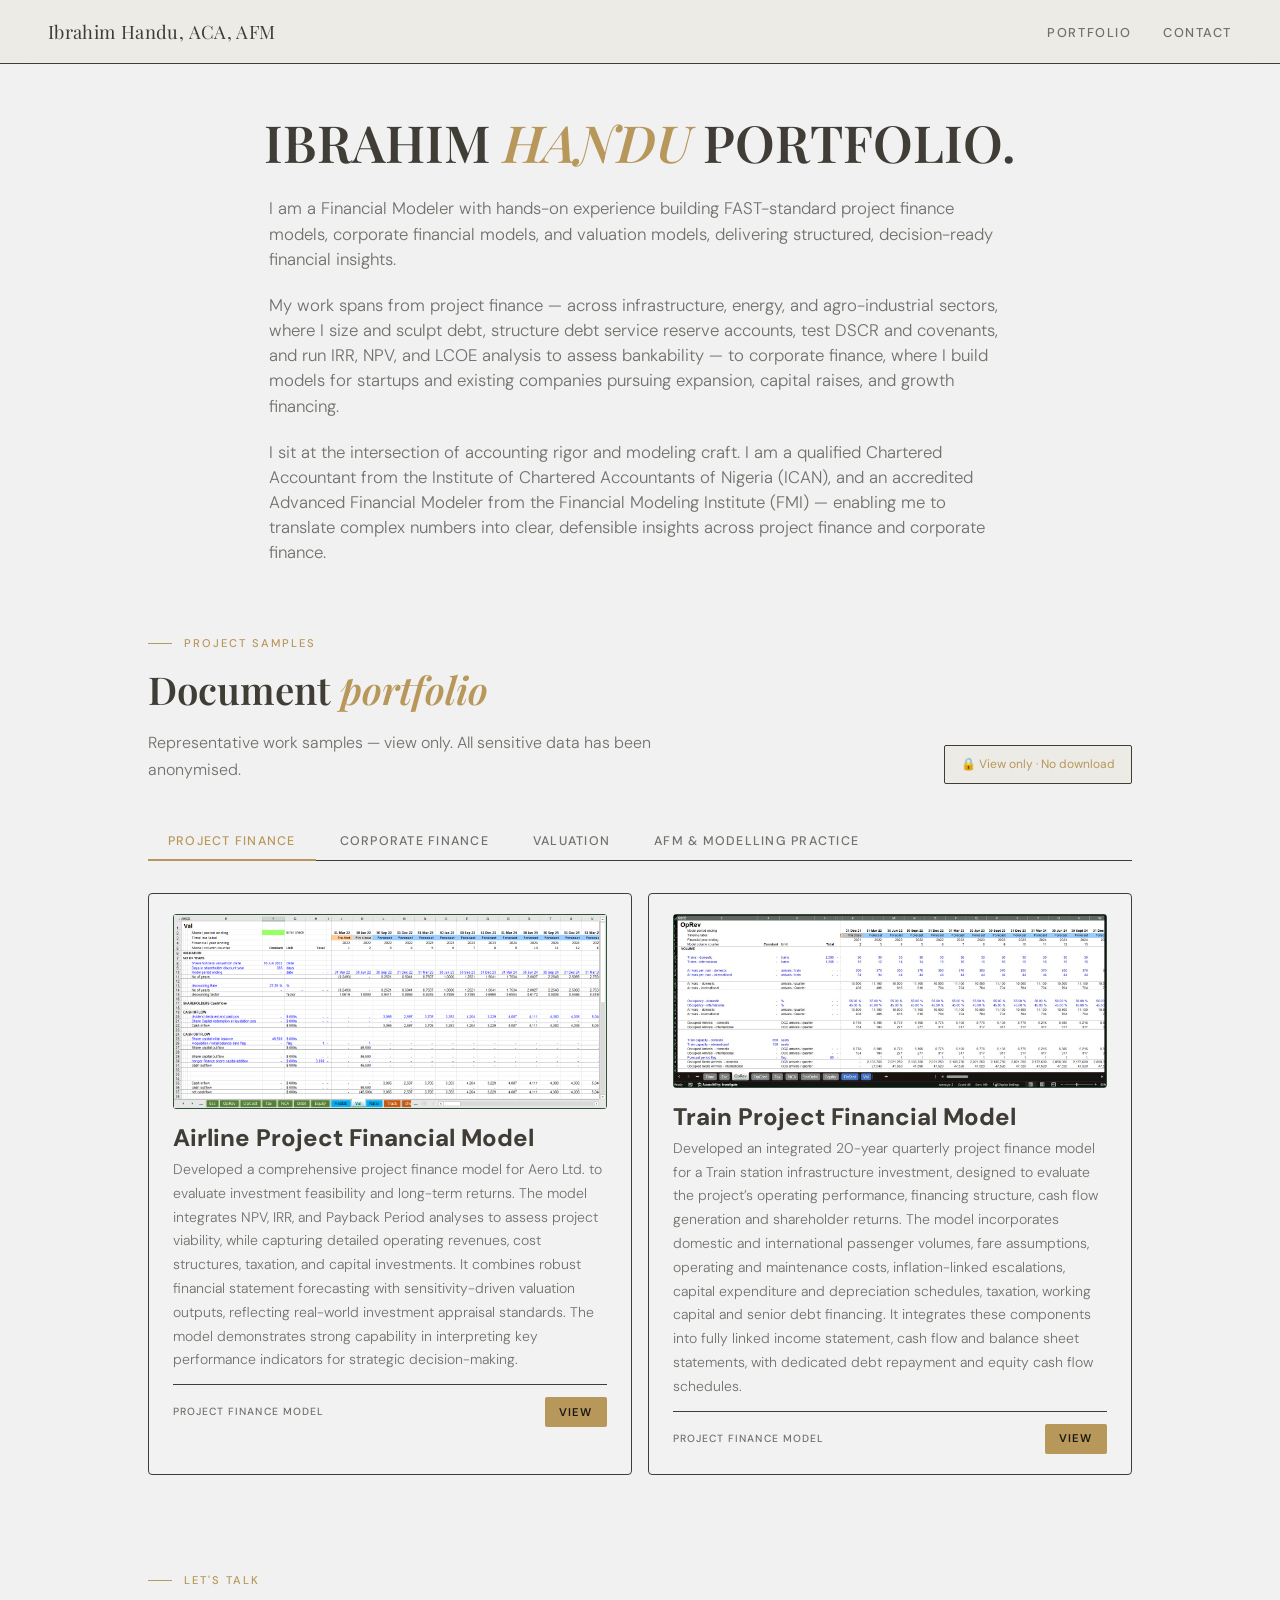
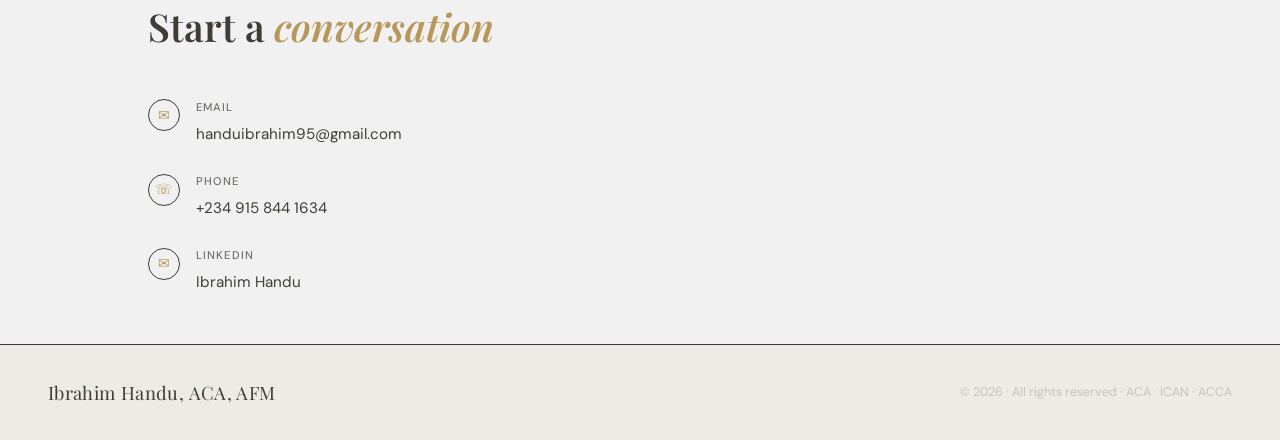
==== commit e5221f4b: "Update index.html" ====
--- a/index.html
+++ b/index.html
@@ -86,7 +86,7 @@
           <img src="assets/aero.png" alt="">
         </div>
         <div>
-          <div class="doc-title">Airline Project Model</div>
+          <div class="doc-title">Airline Project Financial Model</div>
           <div class="doc-sub">Developed a comprehensive project finance model for Aero Ltd. to evaluate investment feasibility and long-term returns. The model integrates NPV, IRR, and Payback Period analyses to assess project viability, while capturing detailed operating revenues, cost structures, taxation, and capital investments. It combines robust financial statement forecasting with sensitivity-driven valuation outputs, reflecting real-world investment appraisal standards. The model demonstrates strong capability in interpreting key performance indicators for strategic decision-making. <!--Annual · FMCG Client--></div>
         </div>
       </div>
@@ -120,7 +120,7 @@
           <img src="assets/train-project.jpeg" alt="Train Project">
         </div>
         <div>
-          <div class="doc-title">Train Project</div>
+          <div class="doc-title">Train Project Financial Model</div>
           <div class="doc-sub">
             Developed an integrated 20-year quarterly project finance model for a Train station infrastructure investment, designed to evaluate the project’s operating performance, financing structure, cash flow generation and shareholder returns.
             
@@ -217,7 +217,7 @@
 
     <div class="doc-card">
       <div class="doc-top">
-        <div class="doc-ico pd">
+        <div class="doc-ico xl">
           <img src="assets/global-discount-financial-model.png" alt="">
         </div>
         <div>
@@ -233,8 +233,8 @@
 
     <div class="doc-card">
       <div class="doc-top">
-        <div class="doc-ico pd">
-          <img src="assets/kpg-financial-model.png" alt="">
+        <div class="doc-ico xl">
+          <img src="assets/KPG-financial-model.png" alt="">
         </div>
         <div>
           <div class="doc-title">KPG Corps</div>
@@ -249,7 +249,7 @@
 
     <div class="doc-card">
       <div class="doc-top">
-        <div class="doc-ico pd">
+        <div class="doc-ico xl">
           <img src="assets/nudu-noodles-financial-model.png" alt="">
         </div>
         <div>
@@ -265,7 +265,7 @@
 
     <div class="doc-card">
       <div class="doc-top">
-        <div class="doc-ico pd">
+        <div class="doc-ico xl">
           <img src="assets/ctd-industries-financial-model.png" alt="">
         </div>
         <div>
@@ -278,7 +278,7 @@
 
     <div class="doc-card">
       <div class="doc-top">
-        <div class="doc-ico pd">
+        <div class="doc-ico xl">
           <img src="assets/henderson-manufacturing-financial-model.png" alt="">
         </div>
         <div>
@@ -294,7 +294,7 @@
 
     <div class="doc-card">
       <div class="doc-top">
-        <div class="doc-ico pd">
+        <div class="doc-ico xl">
           <img src="assets/pure-wave-financial-model.png" alt="">
         </div>
         <div>
@@ -310,7 +310,7 @@
 
     <div class="doc-card">
       <div class="doc-top">
-        <div class="doc-ico pd">
+        <div class="doc-ico xl">
           <img src="assets/xcel-stores-financial-model.png" alt="">
         </div>
         <div>
@@ -376,6 +376,13 @@
       <div>
         <div class="clabel">Phone</div>
         <a href="tel:+2349158441634" class="cval">+234 915 844 1634</a>
+      </div>
+    </div>
+    <div class="citem">
+      <div class="cicon">✉</div>
+      <div>
+        <div class="clabel">LinkedIn</div>
+        <a href="https://www.linkedin.com/in/ibrahim-handu-?utm_source=share_via&utm_content=profile&utm_medium=member_ios" target="_blank" class="cval">Ibrahim Handu</a>
       </div>
     </div>
   </div>
@@ -406,7 +413,6 @@
 </html>
 
 
-
 <!-- 
 
 
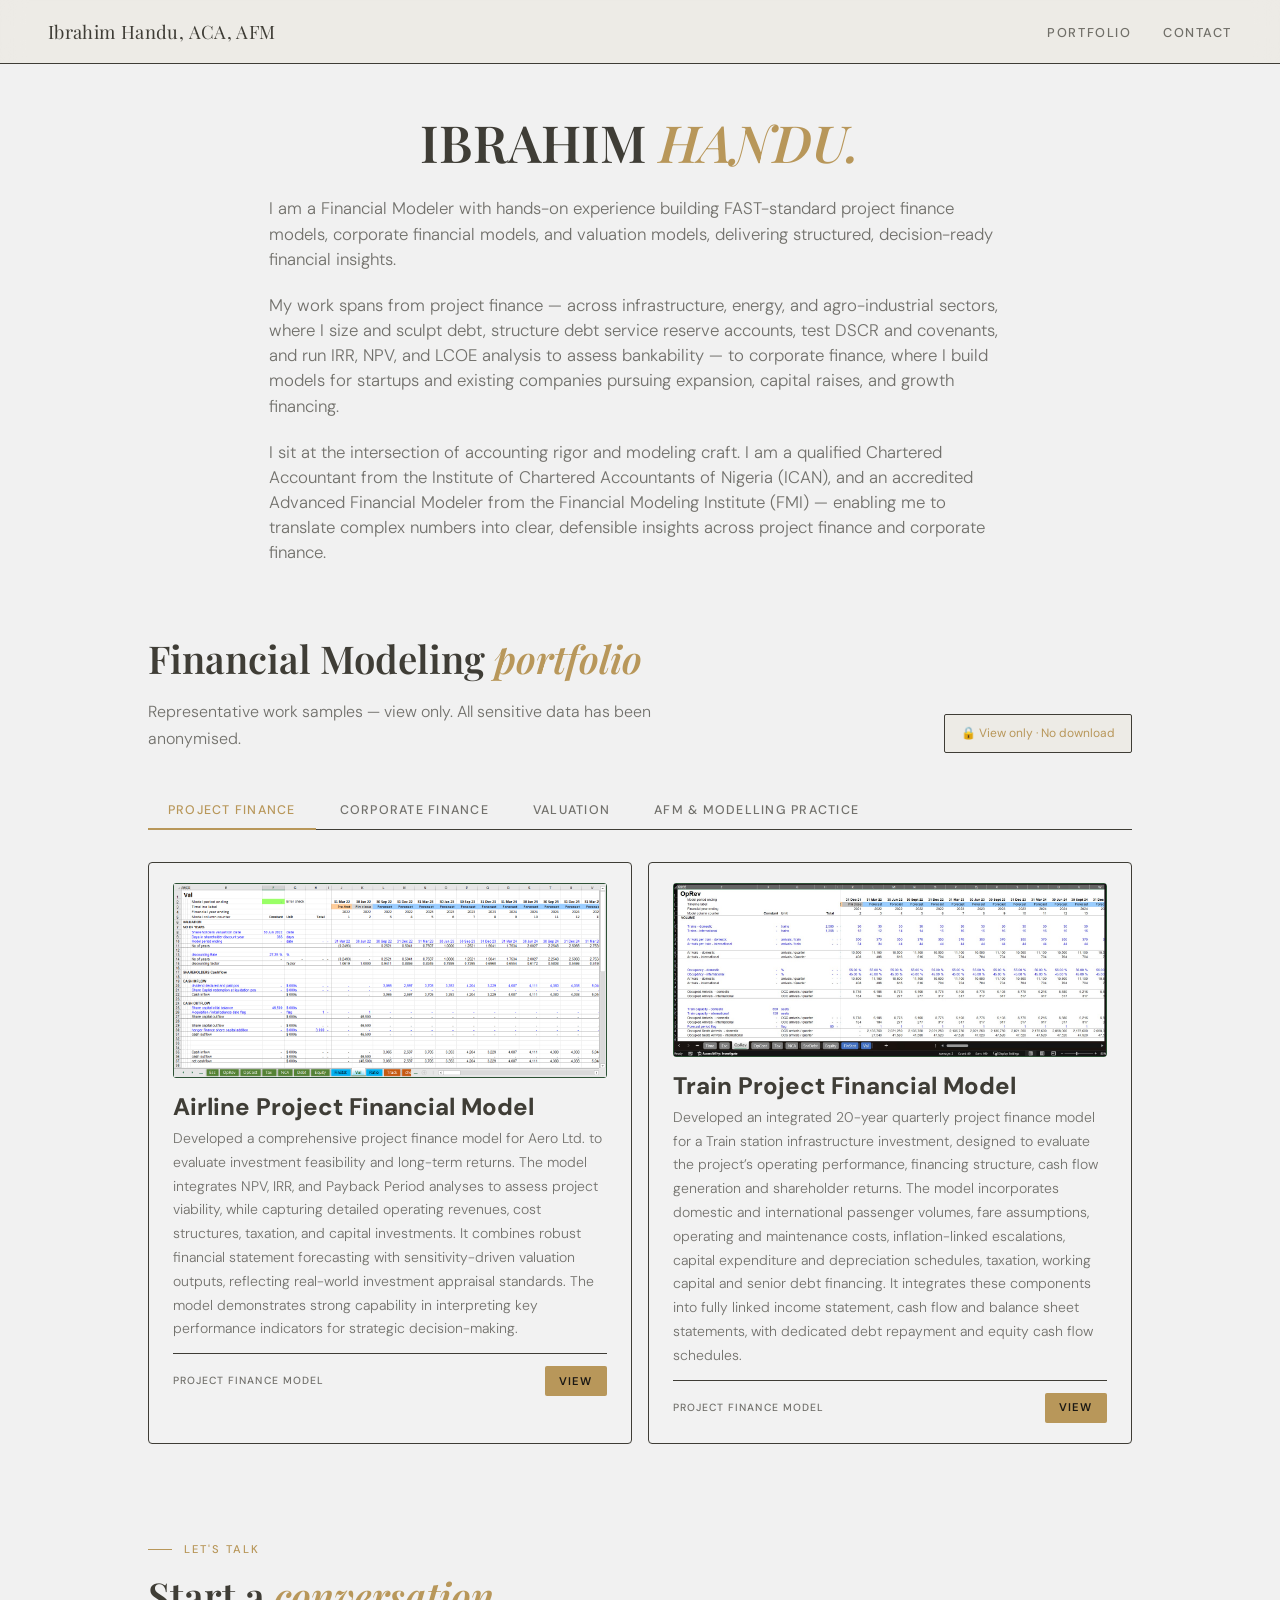
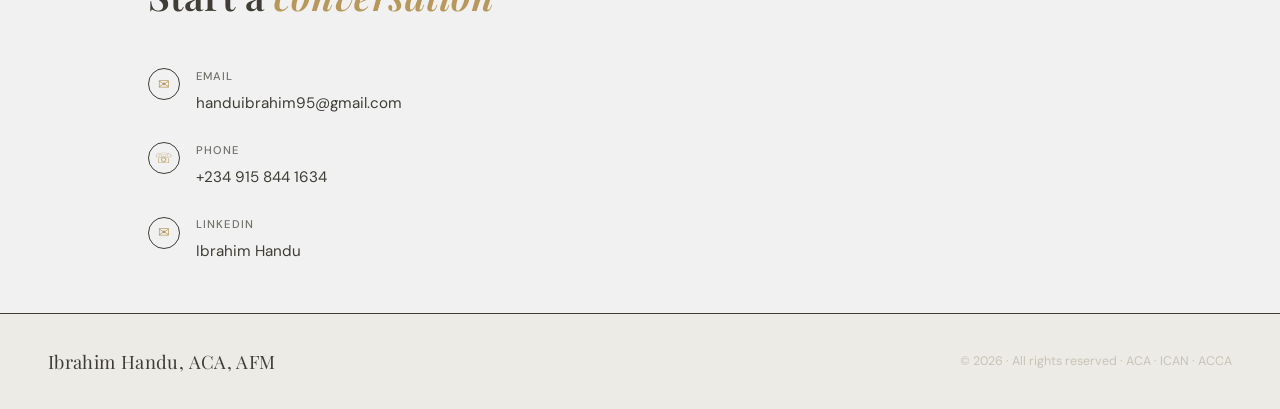
==== commit 2f41f30e: "Update index.html" ====
--- a/index.html
+++ b/index.html
@@ -25,7 +25,7 @@
 <!-- HERO -->
 <section class="hero" id="home">
 
-  <h1>IBRAHIM <em>HANDU</em> PORTFOLIO.</h1>
+  <h1>IBRAHIM <em>HANDU.</em></h1>
 
   <p>
     I am a Financial Modeler with hands-on experience building FAST-standard project finance models, corporate financial models, and valuation models, delivering structured, decision-ready financial insights.</p> 
@@ -63,8 +63,8 @@
   <div class="docs-top">
     <div>
       <div class="section-header" style="margin-bottom:0">
-        <div class="eyebrow">Project samples</div>
-        <h2>Document <em>portfolio</em></h2>
+        <!-- <div class="eyebrow">Project samples</div> -->
+        <h2>Financial Modeling <em>portfolio</em></h2>
         <p class="sec-desc">Representative work samples — view only. All sensitive data has been anonymised.</p>
       </div>
     </div>
